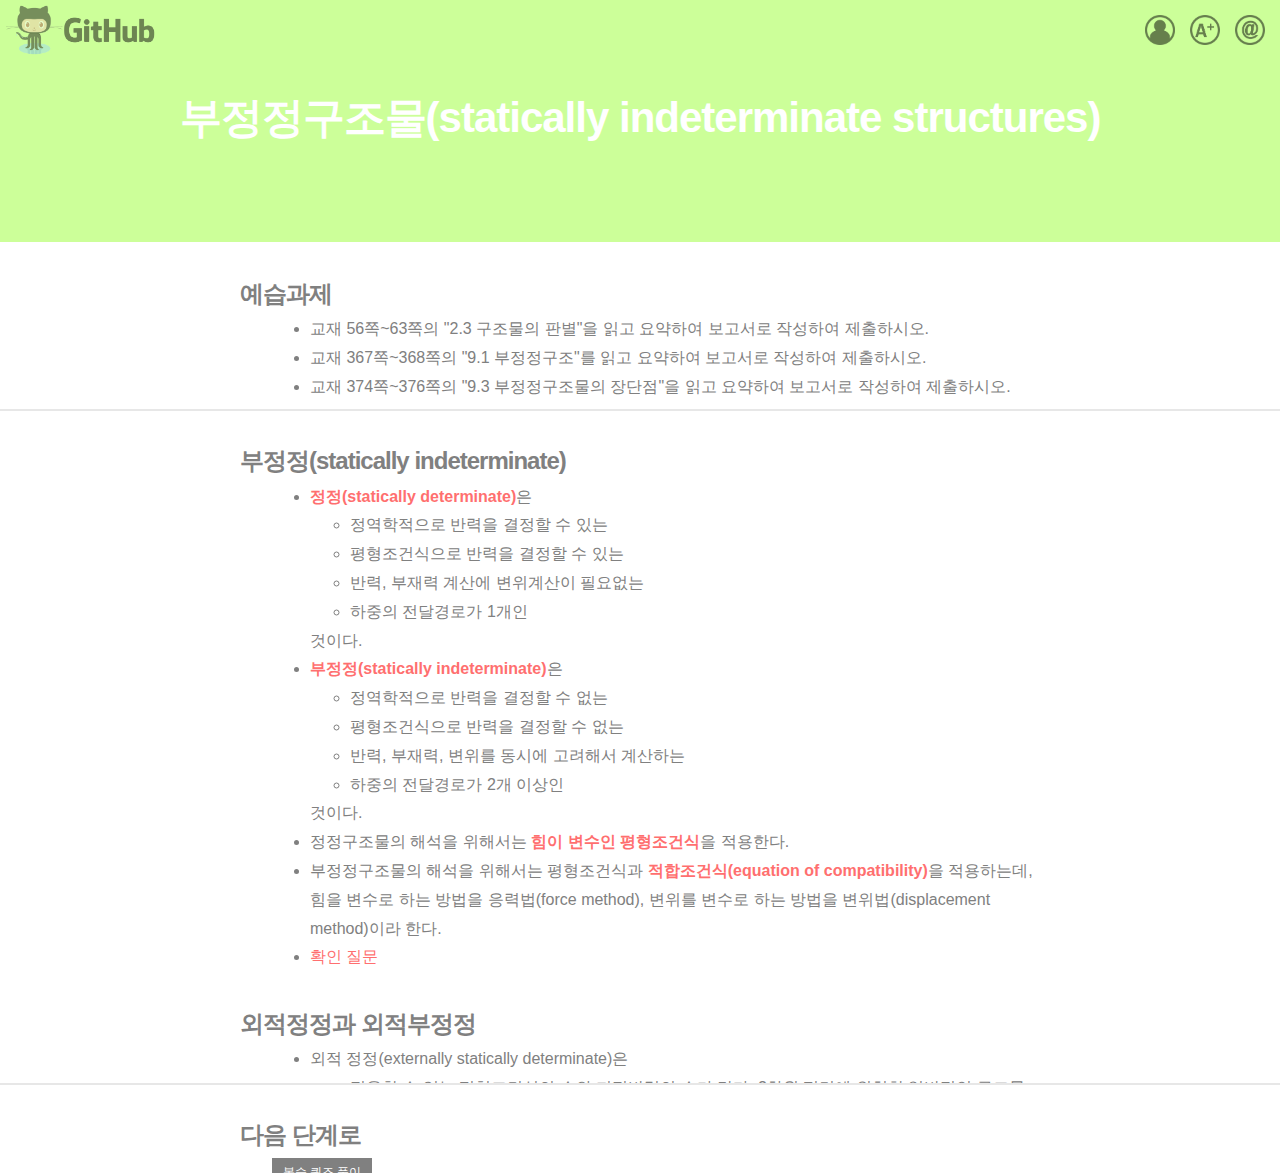
==== structural_analysis/01.indeterminate_structure.html @ cf90ed34 "initial" ====
﻿<!DOCTYPE html>
<html>
<head>
    <meta http-equiv="Content-Type" content="text/html; charset=utf-8"/>
	<meta charset="utf-8" />
    <meta http-equiv="X-UA-Compatible" content="chrome=1">
    <script type="text/javascript" async src="https://cdn.mathjax.org/mathjax/latest/MathJax.js?config=TeX-MML-AM_CHTML"></script>
    <script type="text/javascript" src="../javascripts/jquery-1.10.2.js"></script>
    <script type="text/javascript" src="../javascripts/header.js"></script>
    <script type="text/javascript" src="../javascripts/proceed.js"></script>
    <script type="text/javascript" src="../javascripts/quiz.js"></script>
    <link rel="stylesheet" type="text/css" media="screen" href="../stylesheets/main.css">
    <title>Statically indeterminate structures</title>
</head>
<body oncontextmenu='return false' onselectstart='return false' ondragstart='return false'>

    <!-- HEADER -->
    <div class="header_1">
        <a class="fheader_github_logo" href="https://pages.github.com"></a>
        <span class="fheader_span_login"></span>
        <a class="fheader_login"></a>
        <a class="fheader_score"></a>
        <a class="fheader_email" href="mailto:ironbell@kyungnam.ac.kr"></a>
        <header>
            <h1 id="project_title">부정정구조물(statically indeterminate structures)</h1><br /><br />
            <h4 id="project_tagline"></h4><br />
        </header>
    </div>


    <!-- MAIN CONTENT -->
    <div>
        <section class="main">

        <!--########## PRE VIEW ##########-->
        <div id="pre_view" hidden>
            <h3><a name="pre_veiw"></a>예습과제</h3>
            <ul class="indent">
                <li>교재 56쪽~63쪽의 "2.3 구조물의 판별"을 읽고 요약하여 보고서로 작성하여 제출하시오.</li>
                <li>교재 367쪽~368쪽의 "9.1 부정정구조"를 읽고 요약하여 보고서로 작성하여 제출하시오.</li>
                <li>교재 374쪽~376쪽의 "9.3 부정정구조물의 장단점"을 읽고 요약하여 보고서로 작성하여 제출하시오.</li>
            </ul>
        </div>
        <div class="separator"></div>

        <!--########## MAIN VIEW ##########-->
        <div id="main_view" hidden>
            <h3><a name="definition"></a>부정정(statically indeterminate)</h3>
            <ul class="indent">
                <li>
                    <b>정정(statically determinate)</b>은
                    <ul>
                        <li>정역학적으로 반력을 결정할 수 있는</li>
                        <li>평형조건식으로 반력을 결정할 수 있는</li>
                        <li>반력, 부재력 계산에 변위계산이 필요없는</li>
                        <li>하중의 전달경로가 1개인</li>
                    </ul>것이다.
                </li>
                <li>
                    <b>부정정(statically indeterminate)</b>은
                    <ul>
                        <li>정역학적으로 반력을 결정할 수 없는</li>
                        <li>평형조건식으로 반력을 결정할 수 없는</li>
                        <li>반력, 부재력, 변위를 동시에 고려해서 계산하는</li>
                        <li>하중의 전달경로가 2개 이상인</li>
                    </ul>것이다.
                </li>
                <li>
                    정정구조물의 해석을 위해서는 <b>힘이 변수인 평형조건식</b>을 적용한다.
                </li>
                <li>
                    부정정구조물의 해석을 위해서는 평형조건식과 <b>적합조건식(equation of compatibility)</b>을 적용하는데, 힘을 변수로 하는 방법을 응력법(force method), 변위를 변수로 하는 방법을 변위법(displacement method)이라 한다.
                </li>
                <li>
                    <a href="" class="li_test">확인 질문</a>
                    <div id="test_1" hidden>
                        평형조건식만으로 반력을 결정할 수 없는 구조물을 쓰시오.<br />
                        <input type="text" id="input_test_1" class="input_test" ondrop="return false;" onpaste="return false;">
                        <input type="submit" id="submit_test_1" class="submit_test" value="Submit">
                        <span id="span_test_1" class="span_test"></span>
                    </div>
                </li>
            </ul>
            <h3><a name="externally"></a>외적정정과 외적부정정</h3>
            <ul class="indent">
                <li>
                    외적 정정(externally statically determinate)은
                    <ul>
                        <li>
                            적용할 수 있는 평형조건식의 수와 지점반력의 수가 같다. 2차원 평면에 위치한 일반적인 구조물의 경우, 평형조건식 \(\sum F_x, \, \sum F_y, \, \sum M_z\) 3개를 적용할 수 있으므로, 지점반력의 수도 3개이다.
                        </li>
                        <li>
                            따라서 정역학적 평형조건식 만으로 지점반력을 구할 수 있다.
                        </li>
                        <li>
                            모든 평형조건식에서 <b>지점을 통해서 외부로 하중을 전달할 수 있는 경로가 1개</b> 존재한다.
                        </li>
                    </ul>
                </li>
                <li>
                    외적 부정정(externally statically indeterminate)은
                    <ul>
                        <li>
                            적용할 수 있는 평형조건식의 수보다 지점반력의 수가 더 많다. 2차원 평면에 위치한 일반적인 구조물의 경우, 평형조건식 \(\sum F_x, \, \sum F_y, \, \sum M_z\) 3개를 적용할 수 있으므로, 지점반력의 수가 4개 이상이다.
                        </li>
                        <li>
                            따라서 정역학적 평형조건식 만으로 지점반력을 구할 수 없어 평형조건식 외에 적합조건식이 있어야 지점반력을 구할 수 있다.
                        </li>
                        <li>
                            1개 이상의 평형조건식에서 <b>지점을 통해서 외부로 하중을 전달할 수 있는 경로가 2개 이상</b>이다.
                        </li>
                    </ul>
                </li>
            </ul>
            <h3><a name="degree"></a>부정정 차수(degree of statically indeterminacy)</h3>
            <ul class="indent">
                <li>
                    부정정 차수는 다음 식으로 결정한다.
                    <ul>
                        <li>\(n = m+R+f-2j < 0 \) 이면 불안정(unstable)이다.</li>
                        <li>\(n = m+R+f-2j = 0 \) 이면 안정(stable)으로서, 정정이다.</li>
                        <li>\(n = m+R+f-2j > 0 \) 이면 안정(stable)으로서, \(n\)차 부정정이다.</li>
                    </ul>
                </li>
                <li>
                    위의 식에서, <b>\(j\)는 지점과 자유단까지 모두 포함한 절점의 수</b>, \(m\)은 앞의 절점 사이를 연결하는 부재의 수, <b>\(f\)는 절점 중 고정절점에서 부재들이 만나는 횟수</b>, \(R\)은 지점반력의 수이다.
                </li>
                <li>
                    다음 그림의 경우, 지점과 자유단까지 모두 포함한 절점의 수 \(j=6\) \((A, \, B, \, C, \, D, \, E, \, F)\), 절점 사이를 연결하는 부재의 수 \(m=6\) \((AB, \, BC, \, CD, \, DE, \, EF, \, BE)\), 고정절점에서 부재들이 만나는 횟수 \(f=3\) \((AB-BC, \, BC-CD, \, DE-EF)\), 지점반력의 수 \(R=6\) \((A=3, \, F=6)\)이다.
                    따라서, \(n = m+R+f-2j = 6+6+3-2 \times 6 = 3 \)이므로, \(3\)차 부정정이다.
                    <p><img src="images\01.01.png" onload="this.width/=2;this.onload=null;"></p>
                </li>
                <li>
                    위 그림의 경우에서, 부재와 부재가 만나는 절점은 \(4\)개 \((B, \, C, \, D, \, E)\)이다. 여기에서 절점 \(D\)는 회전절점이므로 제외하면, 절점 \(B\)에서 부재 \(AB\)와 부재 \(BC\)기 고절점점으로 \(1\)번 만나고, 절점 \(C\)에서 부재 \(BC\)와 부재 \(CD\)기 고절점점으로 \(1\)번 만나고, 절점 \(E\)에서 부재 \(DE\)와 부재 \(EF\)기 고절점점으로 \(1\)번 만난다. 따라서 \(f=3\)이 된다.
                </li>
                <li>
                    반면에 절점 \(B\)에서 부재 \(BE\)도 만나지만 이는 고절절점이 아니라 회전절점으로 만나기 때문에 \(f\)의 계산에서 제외된다. 절점 \(E\)의 경우에도 마찬가지이다.
                </li>
                <li>
                    <a href="" class="li_test">확인 질문</a>
                    <div id="test_2" hidden>
                        다음에서 \(n\)을 계산하시오.<br />
                        <img src="images\test.01.02.png" onload="this.width/=2;this.onload=null;"><br />
                        <input type="text" id="input_test_2" class="input_test" onkeypress="return IsNumeric(event,this.value);" ondrop="return false;" onpaste="return false;">
                        <input type="submit" id="submit_test_2" class="submit_test" value="Submit">
                        <span id="span_test_2" class="span_test"></span>
                    </div>
                </li>
            </ul>
            <h3><a name="advantage"></a>부정정구조물의 장점</h3>
            <ul class="indent">
                <li>
                    <b>평형조건을 만족시키기 위해서 필요한 최소의 조건보다 더 많이 구조물을 지지</b>한다.
                </li>
                <li>
                    이러한 구조물은 여용성(redundancy)이 있다고 하며, 구조물을 안정적으로 지지하기 위해서 필요한 최소한의 힘보다 더 많은 힘, 즉 <b>잉여력(redundant force)</b>이 존재한다.
                </li>
                <li>
                    구조물이 파괴될 때까지 지점이 파괴되는 경우의 수, 즉 <b>파괴경로의 수가 많</b>으며, 지점이 파괴될 때마다 파괴되지 않은 다른 지점의 반력과 부재력의 크기 등이 달라져 <b>하중이 재분배</b>된다.
                </li>
                <li>
                    정정구조물보다 부재 단면의 크기를 작게할 수 있어 물량을 감소시킬 수 있다.
                </li>
                <li>
                    다른 조건이 돌일하다면 정정구조물보다 처짐이 감소한다.
                </li>
                <li>
                    <a href="" class="li_test">확인 질문</a>
                    <div id="test_3" hidden>
                        구조물을 안정적으로 지지하기 위해서 필요한 최소한의 힘 외의 힘을 지칭하는 용어를 쓰시오.<br>
                        <input type="text" id="input_test_3" class="input_test" ondrop="return false;" onpaste="return false;">
                        <input type="submit" id="submit_test_3" class="submit_test" value="Submit">
                        <span id="span_test_3" class="span_test"></span>
                    </div>
                </li>
            </ul>
            <h3><a name="disadvantage"></a>부정정구조물의 단점</h3>
            <ul class="indent">
                <li>
                    지점침하 등에 의해서 정정구조물에서는 발생하지 않을 응력도가 추가로 발생하여 구조물이 손상될 수 있다.
                </li>
                <li>
                    정정구조물보다 구조해석이나 구조설계가 복잡하다.
                </li>
            </ul>
        </div>
        <div class="separator"></div>

        <!--########## RE VIEW ##########-->
        <div id="re_view" hidden>
            <h3><a name="re_view"></a>복습 퀴즈</h3>
            <ol class="indent">
                <li>
                    다음에서 부정정차수 계산을 위한 \(j\)를 계산하시오.<br /><img src="images\quiz.01.01.png" onload="this.width/=2;this.onload=null;"><br />
                    <input type="text" id="input_quiz_1" class="input_quiz" onkeypress="return IsNumeric(event,this.value);" ondrop="return false;" onpaste="return false;">
                    <input type="submit" id="submit_quiz_1" class="submit_quiz" value="Submit">
                    <span id="span_quiz_1" class="span_quiz"></span>
                </li>
                <li>
                    퀴즈 1에서 부정정차수 계산을 위한 \(m\)을 계산하시오.<br />
                    <input type="text" id="input_quiz_2" class="input_quiz" onkeypress="return IsNumeric(event,this.value);" ondrop="return false;" onpaste="return false;">
                    <input type="submit" id="submit_quiz_2" class="submit_quiz" value="Submit">
                    <span id="span_quiz_2" class="span_quiz"></span>
                </li>
                <li>
                    퀴즈 1에서 부정정차수 계산을 위한 \(R\)을 계산하시오.<br />
                    <input type="text" id="input_quiz_3" class="input_quiz" onkeypress="return IsNumeric(event,this.value);" ondrop="return false;" onpaste="return false;">
                    <input type="submit" id="submit_quiz_3" class="submit_quiz" value="Submit">
                    <span id="span_quiz_3" class="span_quiz"></span>
                </li>
                <li>
                    퀴즈 1에서 부정정차수 계산을 위한 \(f\)를 계산하시오.<br />
                    <input type="text" id="input_quiz_4" class="input_quiz" onkeypress="return IsNumeric(event,this.value);" ondrop="return false;" onpaste="return false;">
                    <input type="submit" id="submit_quiz_4" class="submit_quiz" value="Submit">
                    <span id="span_quiz_4" class="span_quiz"></span>
                </li>
                <li>
                    퀴즈 1에서 부정정차수 \(n\)을 계산하시오.<br />
                    <input type="text" id="input_quiz_5" class="input_quiz" onkeypress="return IsNumeric(event,this.value);" ondrop="return false;" onpaste="return false;">
                    <input type="submit" id="submit_quiz_5" class="submit_quiz" value="Submit">
                    <span id="span_quiz_5" class="span_quiz"></span>
                </li>
                <li>
                    다음에서 부정정차수 계산을 위한 \(j\)를 계산하시오.<br /><img src="images\quiz.01.06.png" onload="this.width/=2;this.onload=null;"><br />
                    <input type="text" id="input_quiz_6" class="input_quiz" onkeypress="return IsNumeric(event,this.value);" ondrop="return false;" onpaste="return false;">
                    <input type="submit" id="submit_quiz_6" class="submit_quiz" value="Submit">
                    <span id="span_quiz_6" class="span_quiz"></span>
                </li>
                <li>
                    퀴즈 6에서 부정정차수 계산을 위한 \(m\)을 계산하시오.<br />
                    <input type="text" id="input_quiz_7" class="input_quiz" onkeypress="return IsNumeric(event,this.value);" ondrop="return false;" onpaste="return false;">
                    <input type="submit" id="submit_quiz_7" class="submit_quiz" value="Submit">
                    <span id="span_quiz_7" class="span_quiz"></span>
                </li>
                <li>
                    퀴즈 6에서 부정정차수 계산을 위한 \(R\)을 계산하시오.<br />
                    <input type="text" id="input_quiz_8" class="input_quiz" onkeypress="return IsNumeric(event,this.value);" ondrop="return false;" onpaste="return false;">
                    <input type="submit" id="submit_quiz_8" class="submit_quiz" value="Submit">
                    <span id="span_quiz_8" class="span_quiz"></span>
                </li>
                <li>
                    퀴즈 6에서 부정정차수 계산을 위한 \(f\)를 계산하시오.<br />
                    <input type="text" id="input_quiz_9" class="input_quiz" onkeypress="return IsNumeric(event,this.value);" ondrop="return false;" onpaste="return false;">
                    <input type="submit" id="submit_quiz_9" class="submit_quiz" value="Submit">
                    <span id="span_quiz_9" class="span_quiz"></span>
                </li>
                <li>
                    퀴즈 6에서 부정정차수 \(n\)을 계산하시오.<br />
                    <input type="text" id="input_quiz_10" class="input_quiz" onkeypress="return IsNumeric(event,this.value);" ondrop="return false;" onpaste="return false;">
                    <input type="submit" id="submit_quiz_10" class="submit_quiz" value="Submit">
                    <span id="span_quiz_10" class="span_quiz"></span>
                </li>
            </ol>
        </div>
        <div class="separator"></div>

        <!--########## PROCEED ##########-->
        <div id="proceed" hidden>
            <h3><a name="proceed"></a>다음 단계로</h3>
            <div class="indent">
                <input type="submit" class="submit_proceed" id="submit_proceed" value="내용 보여주기" /><br /><span class="span_proceed" id="span_proceed"></span><br /><br />
            </div>
        </div>

        </section>
    </div>

</body>
</html>
---- stylesheets/main.css ----
﻿/*******************************************************************************
* Basic style
*******************************************************************************/

* {
    margin: 0px;
    padding: 0px;
    border: 0px;
    font-family: 'Myriad Pro', Calibri, Helvetica, Arial, sans-serif;
    font-size: 16px;
    color: grey; /* font color; 00=no color; ff=full color */
    /*line-height: 1.8;*/
    vertical-align: baseline;
    -webkit-font-smoothing: antialiased;
}

body {
  box-sizing: border-box;
  color: grey;
  font-size: 16px;
  font-family: 'Myriad Pro', Calibri, Helvetica, Arial, sans-serif;
  line-height: 1.8/*1.5*/;
  -webkit-font-smoothing: antialiased;
}

h1, h2, h3, h4, h5, h6 {
    margin: 0px 0px;
    font-weight: 700;
    /*color:#222222;*/
    font-family: 'Lucida Grande', 'Calibri', Helvetica, Arial, sans-serif;
    letter-spacing: -1px;
}

h1 {
    font-size: 36px;
    font-weight: 700;
}

h2 {
    padding-bottom: 10px;
    font-size: 32px;
    background: url('../images/bg_hr.png') repeat-x bottom;
}

h3 {
    padding-top: 30px; /* space from top paragraph; for project_section */
    font-size: 24px;
}

h4 {
    font-size: 21px;
}

h5 {
    font-size: 18px;
}

h6 {
    font-size: 16px;
}

li {
  margin-left: 40px
}

b {
    color: #ff6f6f;
    font-weight: bold;
    background-color: #fff;
}

a {
    text-decoration: none;
    color: #ff6f6f;
    text-shadow: none;

    transition: color 0.5s ease;
    transition: text-shadow 0.5s ease;
    -webkit-transition: color 0.5s ease;
    -webkit-transition: text-shadow 0.5s ease;
    -moz-transition: color 0.5s ease;
    -moz-transition: text-shadow 0.5s ease;
    -o-transition: color 0.5s ease;
    -o-transition: text-shadow 0.5s ease;
    -ms-transition: color 0.5s ease;
    -ms-transition: text-shadow 0.5s ease;
}
a:hover, a:focus {text-decoration: underline;}

.some_small_font {
    /*border: 3px solid #73AD21;*/
    font-size: 12px;
}

.indent {
     /*padding-left: 60px;*/
     padding-left: 30px;
}

.main {
    width: 100%;
}

#pre_view, #main_view, #re_view, #proceed {
    position: relative;
    max-width: 800px;
    padding: 0px 10px 40px; /* top, left, btm, right */
    margin: 0 auto;
}

.separator {
    position:absolute;
    left: 0px;
    right: 0px;
    height: 2px;
    background-color: #e7e7e7;
}



/*******************************************************************************
* header
*******************************************************************************/

#project_title { /* for h1 */
    margin: 0;
    color: #ffffff;
    font-size: 42px;
    font-weight: 700;
}

#project_tagline { /* for h6*/
    color: #ffffff;
    font-size: 16px;
    font-weight: 300;
}

.fheader {
    background-color: rgb(230,230,230);
    width:100%;
    height:60px;
    position: fixed;
    opacity: 0.8;
    z-index: 100; /* large number means front */
}

.fheader_github_logo {
    /*border: 3px solid #73AD21;*/
    position: absolute;
    top: 5px;
    left: 5px;
    z-index: 10; /* large z-index = forefront */
    background: url("../images/github.png");
    background-size: 150px 50px; /* reduce the size of image into 50px*/
    background-repeat: no-repeat;
    width: 150px; /* width of anchor */
    height: 50px; /* height of anchor */
    opacity: 0.5;
}

.fheader_title {
    /*border: 03px solid #73AD21;*/
    position: absolute;
    top: 5px; /* top=5; line-height=50; btm=5; total=60 */
    left: 50%;
    font-size: 16px;
    line-height:50px;
    transform: translate(-50%, 0%);
}

.fheader_span_login {
    /*border: 1px solid #73AD21;*/
    position: absolute;
    color: #000;
    text-align: right;
    top: 15px;
    right: 150px;
    /*width: 200px; /* width of anchor */
    height: 30px; /* height of anchor */
    opacity: 0.5;
    cursor: default;
}
.fheader_login, .fheader_score, .fheader_email {
    /*border: 1px solid #73AD21;*/
    position: absolute;
    top: 15px;
    right: 105px;
    /*z-index: 10; /* large z-index = forefront */
    background: url("../images/login_icon.png");
    background-size: 30px 30px; /* reduce the size of image into 40px*/
    background-repeat: no-repeat;
    width: 30px; /* width of anchor */
    height: 30px; /* height of anchor */
    opacity: 0.5;
    cursor: pointer;
}
/*.fheader_login {
    cursor: pointer;
}*/
.fheader_score {
    right: 60px;
    background: url("../images/score_icon.png");
    background-size: 30px 30px; /* reduce the size of image into 40px*/
}
.fheader_email {
    right: 15px;
    background: url("../images/email_icon.png");
    background-size: 30px 30px; /* reduce the size of image into 40px*/
}

/* should be deleted later */
#fheader_manager {
    /*border: 1px solid #73AD21;*/
    position: absolute;
    top: 10px; /* top=5; line-height=50; btm=5; total=60 */
    right: 5px;
    font-size: 13px;
    font-weight: 300;
    line-height:50px;
}
#fheader_manager a {
    /*border: 3px solid #73AD21;*/
    font-size: 13px;
    font-weight: 300;
}



/*******************************************************************************
* cover
*******************************************************************************/

.cover, .header_1, .header_2, .header_3, .header_4 {
    /*border: 3px solid #73AD21;*/
    background: SkyBlue; /* For browsers that do not support gradients */
    text-align: center;
    padding-top: 80px;
    margin-bottom: 80px;
}
.header_1 {
    background: #cf9;
    margin-bottom: 0px;
}
.header_2 {
    background: #c9f;
    margin-bottom: 0px;
}
.header_3 {
    background: #fc9;
    margin-bottom: 0px;
}
.header_4 {
    background: #f9c;
    margin-bottom: 0px;
}

.container {
    /*border: 3px solid #ff0000;*/
    position: relative;
    top: 0px;
    left: 50%;
    width: 960px;
    height: 320px;
    transform: translate(-50%, 0%);
}

.circle {
    /*border: 3px solid #73AD21;*/
    width: 200px;
    height: 200px;
    margin: 20px;
    border-radius: 50%;
    line-height:200px;
    float: left;
    color: grey;
    transition: background-color 1.0s ease, font-size 1.0s ease;
}
.circle:hover {
    color: #ff6f6f;
    cursor: pointer;
    font-size: 26px;
}

#circle_1 {
    background: #cf9;
}
#circle_1:hover{
    background: #dfa;
}
#circle_2 {
    background: #c9f;
}
#circle_2:hover{
    background: #daf;
}
#circle_3 {
    background: #fc9;
}
#circle_3:hover{
    background: #fda;
}
#circle_4 {
    background: #f9c;
}
#circle_4:hover{
    background: #fad;
}



/*******************************************************************************
* login and proceed
*******************************************************************************/

#login_outer, #score_outer {
    position: fixed;
    z-index: 998; /* sit on top */
    left: 0;
    top: 0;
    width: 100%;
    height: 100%;
    overflow: auto; /* enable scroll if needed */
    background-color: rgb(255,255,255); /* fallback color; ?? whit is fallback color */
    background-color: rgba(255,255,255,0.3); /* opacity */
}

#login_inner, #score_inner {
    /*border: 3px solid #73AD21;*/
    text-align: center;
    position: fixed;
    z-index: 999; /* sit on top */
    padding-top: 50px;
    left: 50%;
    top: 200px;
    transform: translate(-50%, 0%);
    width: 100%;
    height: 120px; 
    overflow: auto; /* enable scroll if needed */
    background-color: rgb(255,255,255); /* fallback color; ?? whit is fallback color */
    background-color: rgba(255,255,255,0.5); /* opacity */
    list-style: none; /* remove bullet; applied only to score_inner */
}

#score_inner li {
    /*border: 3px solid #73AD21;*/
    display: inline; /* list in horizontal */
}

.input_login, .input_test, .input_quiz {
    margin: 2px;
    background-color: #f0f0f0;
    font-size: 12px;
    width: 200px;
    height: 30px;
    padding-left: 6px;
}
.submit_login, .submit_test, .submit_quiz, .submit_proceed, .submit_score {
    /*border: 3px solid #73AD21;*/
    margin: 2px;
    background-color: grey;
    font-size: 12px;
    width: 100px;
    height: 30px;
    color: white;
}
.submit_quiz {
    margin-left: 80px;
    margin-bottom: 20px;
}
.submit_test {
    margin-left: 80px;
}
.submit_login:hover, .submit_test:hover, .submit_quiz:hover, .submit_proceed:hover, .submit_score:hover {
    background-color: #ff6f6f;
    cursor: pointer;
}

.span_login, .span_test, .span_quiz, .span_proceed {
    font-size: 12px;
}

.span_quiz, .span_test {
    margin-left: 10px;
}

.span_hint {
    text-decoration: none;
    color: #ff6f6f;
    text-shadow: none;

    transition: color 0.5s ease;
    transition: text-shadow 0.5s ease;
    -webkit-transition: color 0.5s ease;
    -webkit-transition: text-shadow 0.5s ease;
    -moz-transition: color 0.5s ease;
    -moz-transition: text-shadow 0.5s ease;
    -o-transition: color 0.5s ease;
    -o-transition: text-shadow 0.5s ease;
    -ms-transition: color 0.5s ease;
    -ms-transition: text-shadow 0.5s ease;
}

.span_hint:hover {
    cursor: pointer;
}

/*******************************************************************************
* tooltip
*******************************************************************************/

/*.tooltip{
    display: inline;
    position: relative;
}
		
.tooltip:hover:after{
    background: #333;
    background: rgba(0,0,0,.8);
    border-radius: 5px;
    bottom: 26px;
    color: #fff;
    content: attr(custom_tooltip);
    left: 20%;
    padding: 5px 15px;
    position: absolute;
    z-index: 98;
    width: 220px;
}
		
.tooltip:hover:before{
    border: solid;
    border-color: #333 transparent;
    border-width: 6px 6px 0 6px;
    bottom: 20px;
    content: "";
    left: 50%;
    position: absolute;
    z-index: 99;
}*/



/********************************* for animation of background ************************************/
#grad1 {
    height: 1000px;
    background: DeepSkyBlue; /* For browsers that do not support gradients */
    background: -webkit-linear-gradient(DeepSkyBlue, purple); /* For Safari 5.1 to 6.0 */
    background: -o-linear-gradient(DeepSkyBlue, purple); /* For Opera 11.1 to 12.0 */
    background: -moz-linear-gradient(DeepSkyBlue, purple); /* For Firefox 3.6 to 15 */
    background: linear-gradient(DeepSkyBlue, purple); /* Standard syntax (must be last) */
}

@-webkit-keyframes color_change {
	/*14% { background-color: red; }
    29% { background-color: orange; }
    43% { background-color: yellow; }
    57% { background-color: green; }
    71% { background-color: blue; }
    86% { background-color: midnightblue; }
	100% { background-color: purple; }*/
	17% { background-color: rgb(255,127,127); }
    33% { background-color: rgb(255,190,127); }
    50% { background-color: rgb(255,255,127); }
    67% { background-color: rgb(127,255,127); }
    83% { background-color: rgb(127,127,255); }
	100% { background-color: rgb(200,127,255); }
}
@-moz-keyframes color_change {
	17% { background-color: rgb(255,127,127); }
    33% { background-color: rgb(255,190,127); }
    50% { background-color: rgb(255,255,127); }
    67% { background-color: rgb(127,255,127); }
    83% { background-color: rgb(127,127,255); }
	100% { background-color: rgb(200,127,255); }
}
@-ms-keyframes color_change {
	17% { background-color: rgb(255,127,127); }
    33% { background-color: rgb(255,190,127); }
    50% { background-color: rgb(255,255,127); }
    67% { background-color: rgb(127,255,127); }
    83% { background-color: rgb(127,127,255); }
	100% { background-color: rgb(200,127,255); }
}
@-o-keyframes color_change {
	17% { background-color: rgb(255,127,127); }
    33% { background-color: rgb(255,190,127); }
    50% { background-color: rgb(255,255,127); }
    67% { background-color: rgb(127,255,127); }
    83% { background-color: rgb(127,127,255); }
	100% { background-color: rgb(200,127,255); }
}
@keyframes color_change {
	0% { background-color: rgb(204,255,153); }
	100% { background-color: rgb(138,184,0); }
}


/*@-webkit-keyframes color_change {
	17% { background-color: rgb(255,127,127); }
    33% { background-color: rgb(255,190,127); }
    50% { background-color: rgb(255,255,127); }
    67% { background-color: rgb(127,255,127); }
    83% { background-color: rgb(127,127,255); }
	100% { background-color: rgb(200,127,255); }
@-moz-keyframes color_change {
	17% { background-color: rgb(255,127,127); }
    33% { background-color: rgb(255,190,127); }
    50% { background-color: rgb(255,255,127); }
    67% { background-color: rgb(127,255,127); }
    83% { background-color: rgb(127,127,255); }
	100% { background-color: rgb(200,127,255); }
}
@-ms-keyframes color_change {
	17% { background-color: rgb(255,127,127); }
    33% { background-color: rgb(255,190,127); }
    50% { background-color: rgb(255,255,127); }
    67% { background-color: rgb(127,255,127); }
    83% { background-color: rgb(127,127,255); }
	100% { background-color: rgb(200,127,255); }
}
@-o-keyframes color_change {
	17% { background-color: rgb(255,127,127); }
    33% { background-color: rgb(255,190,127); }
    50% { background-color: rgb(255,255,127); }
    67% { background-color: rgb(127,255,127); }
    83% { background-color: rgb(127,127,255); }
	100% { background-color: rgb(200,127,255); }
}
@keyframes color_change {
	17% { background-color: rgb(255,127,127); }
    33% { background-color: rgb(255,190,127); }
    50% { background-color: rgb(255,255,127); }
    67% { background-color: rgb(127,255,127); }
    83% { background-color: rgb(127,127,255); }
	100% { background-color: rgb(200,127,255); }
}*/
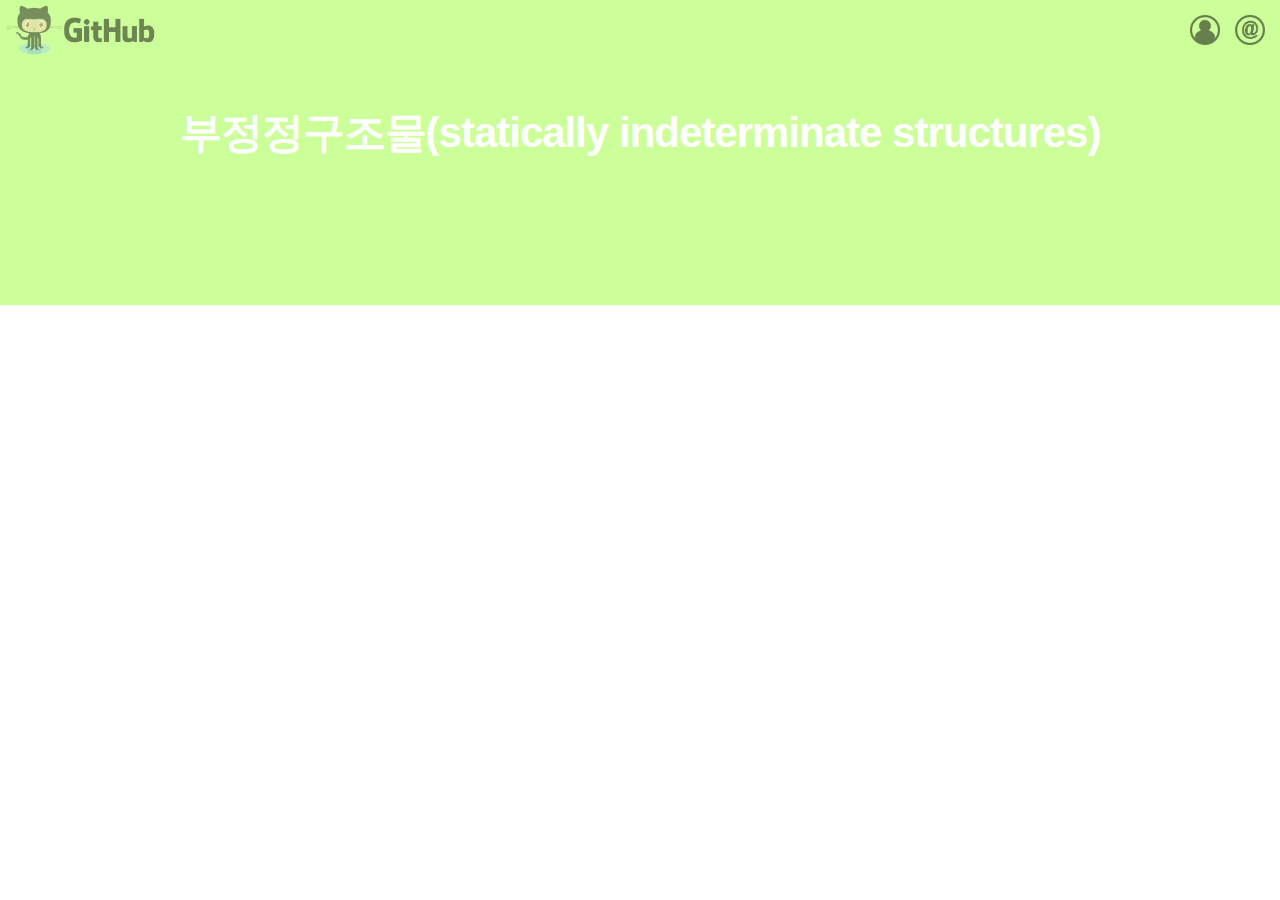
==== commit 4bc044af: "2017.09.16 update for basic items" ====
--- a/structural_analysis/01.indeterminate_structure.html
+++ b/structural_analysis/01.indeterminate_structure.html
@@ -7,7 +7,7 @@
     <script type="text/javascript" async src="https://cdn.mathjax.org/mathjax/latest/MathJax.js?config=TeX-MML-AM_CHTML"></script>
     <script type="text/javascript" src="../javascripts/jquery-1.10.2.js"></script>
     <script type="text/javascript" src="../javascripts/header.js"></script>
-    <script type="text/javascript" src="../javascripts/proceed.js"></script>
+    <script type="text/javascript" src="../javascripts/login.js"></script>
     <script type="text/javascript" src="../javascripts/quiz.js"></script>
     <link rel="stylesheet" type="text/css" media="screen" href="../stylesheets/main.css">
     <title>Statically indeterminate structures</title>
@@ -16,10 +16,9 @@
 
     <!-- HEADER -->
     <div class="header_1">
-        <a class="fheader_github_logo" href="https://pages.github.com"></a>
+        <a class="fheader_github_logo" href="https://pages.github.com" target="_blank"></a>
         <span class="fheader_span_login"></span>
         <a class="fheader_login"></a>
-        <a class="fheader_score"></a>
         <a class="fheader_email" href="mailto:ironbell@kyungnam.ac.kr"></a>
         <header>
             <h1 id="project_title">부정정구조물(statically indeterminate structures)</h1><br /><br />
@@ -29,24 +28,23 @@
 
 
     <!-- MAIN CONTENT -->
-    <div>
-        <section class="main">
+    <div class="content_wrapper">
 
         <!--########## PRE VIEW ##########-->
         <div id="pre_view" hidden>
             <h3><a name="pre_veiw"></a>예습과제</h3>
-            <ul class="indent">
+            <ul>
                 <li>교재 56쪽~63쪽의 "2.3 구조물의 판별"을 읽고 요약하여 보고서로 작성하여 제출하시오.</li>
                 <li>교재 367쪽~368쪽의 "9.1 부정정구조"를 읽고 요약하여 보고서로 작성하여 제출하시오.</li>
                 <li>교재 374쪽~376쪽의 "9.3 부정정구조물의 장단점"을 읽고 요약하여 보고서로 작성하여 제출하시오.</li>
             </ul>
+            <br /><div class="separator"></div>
         </div>
-        <div class="separator"></div>
 
         <!--########## MAIN VIEW ##########-->
         <div id="main_view" hidden>
             <h3><a name="definition"></a>부정정(statically indeterminate)</h3>
-            <ul class="indent">
+            <ul>
                 <li>
                     <b>정정(statically determinate)</b>은
                     <ul>
@@ -73,16 +71,16 @@
                 </li>
                 <li>
                     <a href="" class="li_test">확인 질문</a>
-                    <div id="test_1" hidden>
+                    <div hidden>
                         평형조건식만으로 반력을 결정할 수 없는 구조물을 쓰시오.<br />
-                        <input type="text" id="input_test_1" class="input_test" ondrop="return false;" onpaste="return false;">
-                        <input type="submit" id="submit_test_1" class="submit_test" value="Submit">
-                        <span id="span_test_1" class="span_test"></span>
+                        <input type="text" class="input_quiz" placeholder="답을 입력하세요" ondrop="return false;" onpaste="return false;">
+                        <input type="submit" class="submit_quiz" value="확인" answer="부정정구조물" hint="평형조건식만으로 반력을 결정할 수 있는 구조물은 정정구조물">
+                        <span class="span_quiz"></span>
                     </div>
                 </li>
             </ul>
             <h3><a name="externally"></a>외적정정과 외적부정정</h3>
-            <ul class="indent">
+            <ul>
                 <li>
                     외적 정정(externally statically determinate)은
                     <ul>
@@ -113,7 +111,7 @@
                 </li>
             </ul>
             <h3><a name="degree"></a>부정정 차수(degree of statically indeterminacy)</h3>
-            <ul class="indent">
+            <ul>
                 <li>
                     부정정 차수는 다음 식으로 결정한다.
                     <ul>
@@ -138,17 +136,17 @@
                 </li>
                 <li>
                     <a href="" class="li_test">확인 질문</a>
-                    <div id="test_2" hidden>
+                    <div hidden>
                         다음에서 \(n\)을 계산하시오.<br />
                         <img src="images\test.01.02.png" onload="this.width/=2;this.onload=null;"><br />
-                        <input type="text" id="input_test_2" class="input_test" onkeypress="return IsNumeric(event,this.value);" ondrop="return false;" onpaste="return false;">
-                        <input type="submit" id="submit_test_2" class="submit_test" value="Submit">
-                        <span id="span_test_2" class="span_test"></span>
+                        <input type="number" class="input_quiz" placeholder="답을 숫자로 입력하세요" ondrop="return false;" onpaste="return false;">
+                        <input type="submit" class="submit_quiz" value="확인" answer="3">
+                        <span class="span_quiz"></span>
                     </div>
                 </li>
             </ul>
             <h3><a name="advantage"></a>부정정구조물의 장점</h3>
-            <ul class="indent">
+            <ul>
                 <li>
                     <b>평형조건을 만족시키기 위해서 필요한 최소의 조건보다 더 많이 구조물을 지지</b>한다.
                 </li>
@@ -166,16 +164,16 @@
                 </li>
                 <li>
                     <a href="" class="li_test">확인 질문</a>
-                    <div id="test_3" hidden>
+                    <div hidden>
                         구조물을 안정적으로 지지하기 위해서 필요한 최소한의 힘 외의 힘을 지칭하는 용어를 쓰시오.<br>
-                        <input type="text" id="input_test_3" class="input_test" ondrop="return false;" onpaste="return false;">
-                        <input type="submit" id="submit_test_3" class="submit_test" value="Submit">
-                        <span id="span_test_3" class="span_test"></span>
+                        <input type="text" class="input_quiz" placeholder="답을 입력하세요" ondrop="return false;" onpaste="return false;">
+                        <input type="submit" class="submit_quiz" value="확인" answer="잉여력">
+                        <span class="span_quiz"></span>
                     </div>
                 </li>
             </ul>
             <h3><a name="disadvantage"></a>부정정구조물의 단점</h3>
-            <ul class="indent">
+            <ul>
                 <li>
                     지점침하 등에 의해서 정정구조물에서는 발생하지 않을 응력도가 추가로 발생하여 구조물이 손상될 수 있다.
                 </li>
@@ -183,86 +181,77 @@
                     정정구조물보다 구조해석이나 구조설계가 복잡하다.
                 </li>
             </ul>
+            <br /><div class="separator"></div>
         </div>
-        <div class="separator"></div>
 
         <!--########## RE VIEW ##########-->
-        <div id="re_view" hidden>
-            <h3><a name="re_view"></a>복습 퀴즈</h3>
-            <ol class="indent">
+        <div id="re_view_quiz" hidden>
+            <h3><a name="re_view_quiz"></a>복습 퀴즈</h3>
+            <ol class="ol_quiz">
                 <li>
                     다음에서 부정정차수 계산을 위한 \(j\)를 계산하시오.<br /><img src="images\quiz.01.01.png" onload="this.width/=2;this.onload=null;"><br />
-                    <input type="text" id="input_quiz_1" class="input_quiz" onkeypress="return IsNumeric(event,this.value);" ondrop="return false;" onpaste="return false;">
-                    <input type="submit" id="submit_quiz_1" class="submit_quiz" value="Submit">
-                    <span id="span_quiz_1" class="span_quiz"></span>
+                    <input type="number" class="input_quiz" placeholder="답을 숫자로 입력하세요" ondrop="return false;" onpaste="return false;">
+                    <input type="submit" class="submit_quiz" value="확인" answer="6">
+                    <span class="span_quiz"></span>
                 </li>
                 <li>
                     퀴즈 1에서 부정정차수 계산을 위한 \(m\)을 계산하시오.<br />
-                    <input type="text" id="input_quiz_2" class="input_quiz" onkeypress="return IsNumeric(event,this.value);" ondrop="return false;" onpaste="return false;">
-                    <input type="submit" id="submit_quiz_2" class="submit_quiz" value="Submit">
-                    <span id="span_quiz_2" class="span_quiz"></span>
+                    <input type="number" class="input_quiz" placeholder="답을 숫자로 입력하세요" ondrop="return false;" onpaste="return false;">
+                    <input type="submit" class="submit_quiz" value="확인" answer="5">
+                    <span class="span_quiz"></span>
                 </li>
                 <li>
                     퀴즈 1에서 부정정차수 계산을 위한 \(R\)을 계산하시오.<br />
-                    <input type="text" id="input_quiz_3" class="input_quiz" onkeypress="return IsNumeric(event,this.value);" ondrop="return false;" onpaste="return false;">
-                    <input type="submit" id="submit_quiz_3" class="submit_quiz" value="Submit">
-                    <span id="span_quiz_3" class="span_quiz"></span>
+                    <input type="number" class="input_quiz" placeholder="답을 숫자로 입력하세요" ondrop="return false;" onpaste="return false;">
+                    <input type="submit" class="submit_quiz" value="확인" answer="7">
+                    <span class="span_quiz"></span>
                 </li>
                 <li>
                     퀴즈 1에서 부정정차수 계산을 위한 \(f\)를 계산하시오.<br />
-                    <input type="text" id="input_quiz_4" class="input_quiz" onkeypress="return IsNumeric(event,this.value);" ondrop="return false;" onpaste="return false;">
-                    <input type="submit" id="submit_quiz_4" class="submit_quiz" value="Submit">
-                    <span id="span_quiz_4" class="span_quiz"></span>
+                    <input type="number" class="input_quiz" placeholder="답을 숫자로 입력하세요" ondrop="return false;" onpaste="return false;">
+                    <input type="submit" class="submit_quiz" value="확인" answer="2">
+                    <span class="span_quiz"></span>
                 </li>
                 <li>
                     퀴즈 1에서 부정정차수 \(n\)을 계산하시오.<br />
-                    <input type="text" id="input_quiz_5" class="input_quiz" onkeypress="return IsNumeric(event,this.value);" ondrop="return false;" onpaste="return false;">
-                    <input type="submit" id="submit_quiz_5" class="submit_quiz" value="Submit">
-                    <span id="span_quiz_5" class="span_quiz"></span>
+                    <input type="number" class="input_quiz" placeholder="답을 숫자로 입력하세요" ondrop="return false;" onpaste="return false;">
+                    <input type="submit" class="submit_quiz" value="확인" answer="2">
+                    <span class="span_quiz"></span>
                 </li>
                 <li>
                     다음에서 부정정차수 계산을 위한 \(j\)를 계산하시오.<br /><img src="images\quiz.01.06.png" onload="this.width/=2;this.onload=null;"><br />
-                    <input type="text" id="input_quiz_6" class="input_quiz" onkeypress="return IsNumeric(event,this.value);" ondrop="return false;" onpaste="return false;">
-                    <input type="submit" id="submit_quiz_6" class="submit_quiz" value="Submit">
-                    <span id="span_quiz_6" class="span_quiz"></span>
+                    <input type="number" class="input_quiz" placeholder="답을 숫자로 입력하세요" ondrop="return false;" onpaste="return false;">
+                    <input type="submit" class="submit_quiz" value="확인" answer="7">
+                    <span class="span_quiz"></span>
                 </li>
                 <li>
                     퀴즈 6에서 부정정차수 계산을 위한 \(m\)을 계산하시오.<br />
-                    <input type="text" id="input_quiz_7" class="input_quiz" onkeypress="return IsNumeric(event,this.value);" ondrop="return false;" onpaste="return false;">
-                    <input type="submit" id="submit_quiz_7" class="submit_quiz" value="Submit">
-                    <span id="span_quiz_7" class="span_quiz"></span>
+                    <input type="number" class="input_quiz" placeholder="답을 숫자로 입력하세요" ondrop="return false;" onpaste="return false;">
+                    <input type="submit" class="submit_quiz" value="확인" answer="6">
+                    <span class="span_quiz"></span>
                 </li>
                 <li>
                     퀴즈 6에서 부정정차수 계산을 위한 \(R\)을 계산하시오.<br />
-                    <input type="text" id="input_quiz_8" class="input_quiz" onkeypress="return IsNumeric(event,this.value);" ondrop="return false;" onpaste="return false;">
-                    <input type="submit" id="submit_quiz_8" class="submit_quiz" value="Submit">
-                    <span id="span_quiz_8" class="span_quiz"></span>
+                    <input type="number" class="input_quiz" placeholder="답을 숫자로 입력하세요" ondrop="return false;" onpaste="return false;">
+                    <input type="submit" class="submit_quiz" value="확인" answer="7">
+                    <span class="span_quiz"></span>
                 </li>
                 <li>
                     퀴즈 6에서 부정정차수 계산을 위한 \(f\)를 계산하시오.<br />
-                    <input type="text" id="input_quiz_9" class="input_quiz" onkeypress="return IsNumeric(event,this.value);" ondrop="return false;" onpaste="return false;">
-                    <input type="submit" id="submit_quiz_9" class="submit_quiz" value="Submit">
-                    <span id="span_quiz_9" class="span_quiz"></span>
+                    <input type="number" class="input_quiz" placeholder="답을 숫자로 입력하세요" ondrop="return false;" onpaste="return false;">
+                    <input type="submit" class="submit_quiz" value="확인" answer="4">
+                    <span class="span_quiz"></span>
                 </li>
                 <li>
                     퀴즈 6에서 부정정차수 \(n\)을 계산하시오.<br />
-                    <input type="text" id="input_quiz_10" class="input_quiz" onkeypress="return IsNumeric(event,this.value);" ondrop="return false;" onpaste="return false;">
-                    <input type="submit" id="submit_quiz_10" class="submit_quiz" value="Submit">
-                    <span id="span_quiz_10" class="span_quiz"></span>
-                </li>
-            </ol>
+                    <input type="number" class="input_quiz" placeholder="답을 숫자로 입력하세요" ondrop="return false;" onpaste="return false;">
+                    <input type="submit" class="submit_quiz" value="확인" answer="3">
+                    <span class="span_quiz"></span>
+                </li>
+            </ol><br />
+            <input type="submit" class="submit_eval" value="복습 퀴즈 평가" /><br />
+            <span class="span_eval"></span>
         </div>
-        <div class="separator"></div>
-
-        <!--########## PROCEED ##########-->
-        <div id="proceed" hidden>
-            <h3><a name="proceed"></a>다음 단계로</h3>
-            <div class="indent">
-                <input type="submit" class="submit_proceed" id="submit_proceed" value="내용 보여주기" /><br /><span class="span_proceed" id="span_proceed"></span><br /><br />
-            </div>
-        </div>
-
-        </section>
     </div>
 
 </body>
--- a/stylesheets/main.css
+++ b/stylesheets/main.css
@@ -19,7 +19,7 @@
   color: grey;
   font-size: 16px;
   font-family: 'Myriad Pro', Calibri, Helvetica, Arial, sans-serif;
-  line-height: 1.8/*1.5*/;
+  line-height: 2.5/*1.5*/;
   -webkit-font-smoothing: antialiased;
 }
 
@@ -87,25 +87,24 @@
 }
 a:hover, a:focus {text-decoration: underline;}
 
-.some_small_font {
-    /*border: 3px solid #73AD21;*/
-    font-size: 12px;
+em { /* not used in this project */
+    font-style: normal;
+    color: MediumVioletRed;
+}
+
+img {
+    transition: all 0.5s ease-in-out;
+}
+img:active {
+    transform: scale(1.8);
+}
+
+img.top_margin {
+    margin-top: 20px;
 }
 
 .indent {
-     /*padding-left: 60px;*/
      padding-left: 30px;
-}
-
-.main {
-    width: 100%;
-}
-
-#pre_view, #main_view, #re_view, #proceed {
-    position: relative;
-    max-width: 800px;
-    padding: 0px 10px 40px; /* top, left, btm, right */
-    margin: 0 auto;
 }
 
 .separator {
@@ -173,18 +172,19 @@
     position: absolute;
     color: #000;
     text-align: right;
+    line-height: 180%;
     top: 15px;
-    right: 150px;
+    right: 105px;
     /*width: 200px; /* width of anchor */
     height: 30px; /* height of anchor */
     opacity: 0.5;
     cursor: default;
 }
-.fheader_login, .fheader_score, .fheader_email {
+.fheader_login, .fheader_email {
     /*border: 1px solid #73AD21;*/
     position: absolute;
     top: 15px;
-    right: 105px;
+    right: 60px;
     /*z-index: 10; /* large z-index = forefront */
     background: url("../images/login_icon.png");
     background-size: 30px 30px; /* reduce the size of image into 40px*/
@@ -194,14 +194,7 @@
     opacity: 0.5;
     cursor: pointer;
 }
-/*.fheader_login {
-    cursor: pointer;
-}*/
-.fheader_score {
-    right: 60px;
-    background: url("../images/score_icon.png");
-    background-size: 30px 30px; /* reduce the size of image into 40px*/
-}
+
 .fheader_email {
     right: 15px;
     background: url("../images/email_icon.png");
@@ -309,10 +302,32 @@
 
 
 /*******************************************************************************
-* login and proceed
-*******************************************************************************/
-
-#login_outer, #score_outer {
+* content
+*******************************************************************************/
+
+.content_wrapper {
+    /*border: 10px solid #00f;*/
+    background-color: #fff;
+    position: relative;
+    width: 600px;
+    top: 0px;
+    margin: auto;
+    padding-bottom: 60px;
+}
+
+.description { /* not used in this project */
+    /*border: 1px solid #0f0;*/
+    padding-top: 20px;
+    text-align: center;
+}
+
+
+
+/*******************************************************************************
+* login
+*******************************************************************************/
+
+#login_outer {
     position: fixed;
     z-index: 998; /* sit on top */
     left: 0;
@@ -324,7 +339,7 @@
     background-color: rgba(255,255,255,0.3); /* opacity */
 }
 
-#login_inner, #score_inner {
+#login_inner {
     /*border: 3px solid #73AD21;*/
     text-align: center;
     position: fixed;
@@ -341,68 +356,125 @@
     list-style: none; /* remove bullet; applied only to score_inner */
 }
 
-#score_inner li {
-    /*border: 3px solid #73AD21;*/
-    display: inline; /* list in horizontal */
-}
-
-.input_login, .input_test, .input_quiz {
+.input_login {
     margin: 2px;
     background-color: #f0f0f0;
-    font-size: 12px;
     width: 200px;
     height: 30px;
     padding-left: 6px;
 }
-.submit_login, .submit_test, .submit_quiz, .submit_proceed, .submit_score {
+
+.submit_login {
     /*border: 3px solid #73AD21;*/
     margin: 2px;
     background-color: grey;
-    font-size: 12px;
     width: 100px;
     height: 30px;
     color: white;
 }
-.submit_quiz {
-    margin-left: 80px;
-    margin-bottom: 20px;
-}
-.submit_test {
-    margin-left: 80px;
-}
-.submit_login:hover, .submit_test:hover, .submit_quiz:hover, .submit_proceed:hover, .submit_score:hover {
+.submit_login:hover {
     background-color: #ff6f6f;
     cursor: pointer;
 }
 
-.span_login, .span_test, .span_quiz, .span_proceed {
+.span_login {
     font-size: 12px;
 }
 
-.span_quiz, .span_test {
+
+
+/*******************************************************************************
+* test and quiz
+*******************************************************************************/
+.ol_quiz input {
+    margin-bottom: 30px;
+}
+
+.input_quiz {
+    background-color: #f0f0f0;
+    width: 160px;
+    height: 30px;
+    padding-left: 6px;
+}
+
+.submit_quiz, .submit_eval {
+    /*border: 3px solid #73AD21;*/
+    background-color: grey;
+    width: 90px;
+    height: 30px;
+    color: white;
+    text-align: center;
+    margin-left: 30px;
+}
+.submit_eval {
+    width: 200px;
+    height: 60px;
+    font-size: 24px;
+    font-weight: 700;
+    margin-left: 0px;
+}
+.submit_quiz:hover, .submit_eval:hover {
+    background-color: #ff6f6f;
+    cursor: pointer;
+}
+
+.span_quiz {
     margin-left: 10px;
-}
-
-.span_hint {
-    text-decoration: none;
-    color: #ff6f6f;
-    text-shadow: none;
-
-    transition: color 0.5s ease;
-    transition: text-shadow 0.5s ease;
-    -webkit-transition: color 0.5s ease;
-    -webkit-transition: text-shadow 0.5s ease;
-    -moz-transition: color 0.5s ease;
-    -moz-transition: text-shadow 0.5s ease;
-    -o-transition: color 0.5s ease;
-    -o-transition: text-shadow 0.5s ease;
-    -ms-transition: color 0.5s ease;
-    -ms-transition: text-shadow 0.5s ease;
-}
-
-.span_hint:hover {
-    cursor: pointer;
-}
+    font-size: 14px;
+}
+
+.span_eval {
+    font-size: 14px;
+}
+
+
+
+/*******************************************************************************
+* tooltip
+*******************************************************************************/
+
+.span_quiz {
+    position: relative;
+    display: inline-block;
+    /*border-bottom: 1px dotted black;*/
+}
+
+.span_quiz .tooltiptext {
+    visibility: hidden;
+    width: 300px;
+    background-color: #ff6f6f;
+    color: #fff;
+    /*text-align: center;*/
+    line-height: 130%;
+    border-radius: 6px;
+    padding: 10px;
+    position: absolute;
+    z-index: 1;
+    top: 100%; /* top from 100% of parent */
+    left: 0%; /* left from 0% of parent */
+    margin-left: 0px;
+    opacity: 0;
+    transition: opacity 1s;
+    font-size: 14px;
+}
+
+.span_quiz .tooltiptext::after { /* topward arrow at bottom */
+    content: "";
+    position: absolute;
+    bottom: 100%;
+    left: 20px; /* arrow left from 20px of parent*/
+    margin-left: 0px;
+    border-width: 5px; /* size of arrow */
+    border-style: solid;
+    border-color: transparent transparent #ff6f6f transparent;
+}
+
+.span_quiz:hover .tooltiptext {
+    visibility: visible;
+    opacity: 1;
+}
+
+
 
 /*******************************************************************************
 * tooltip
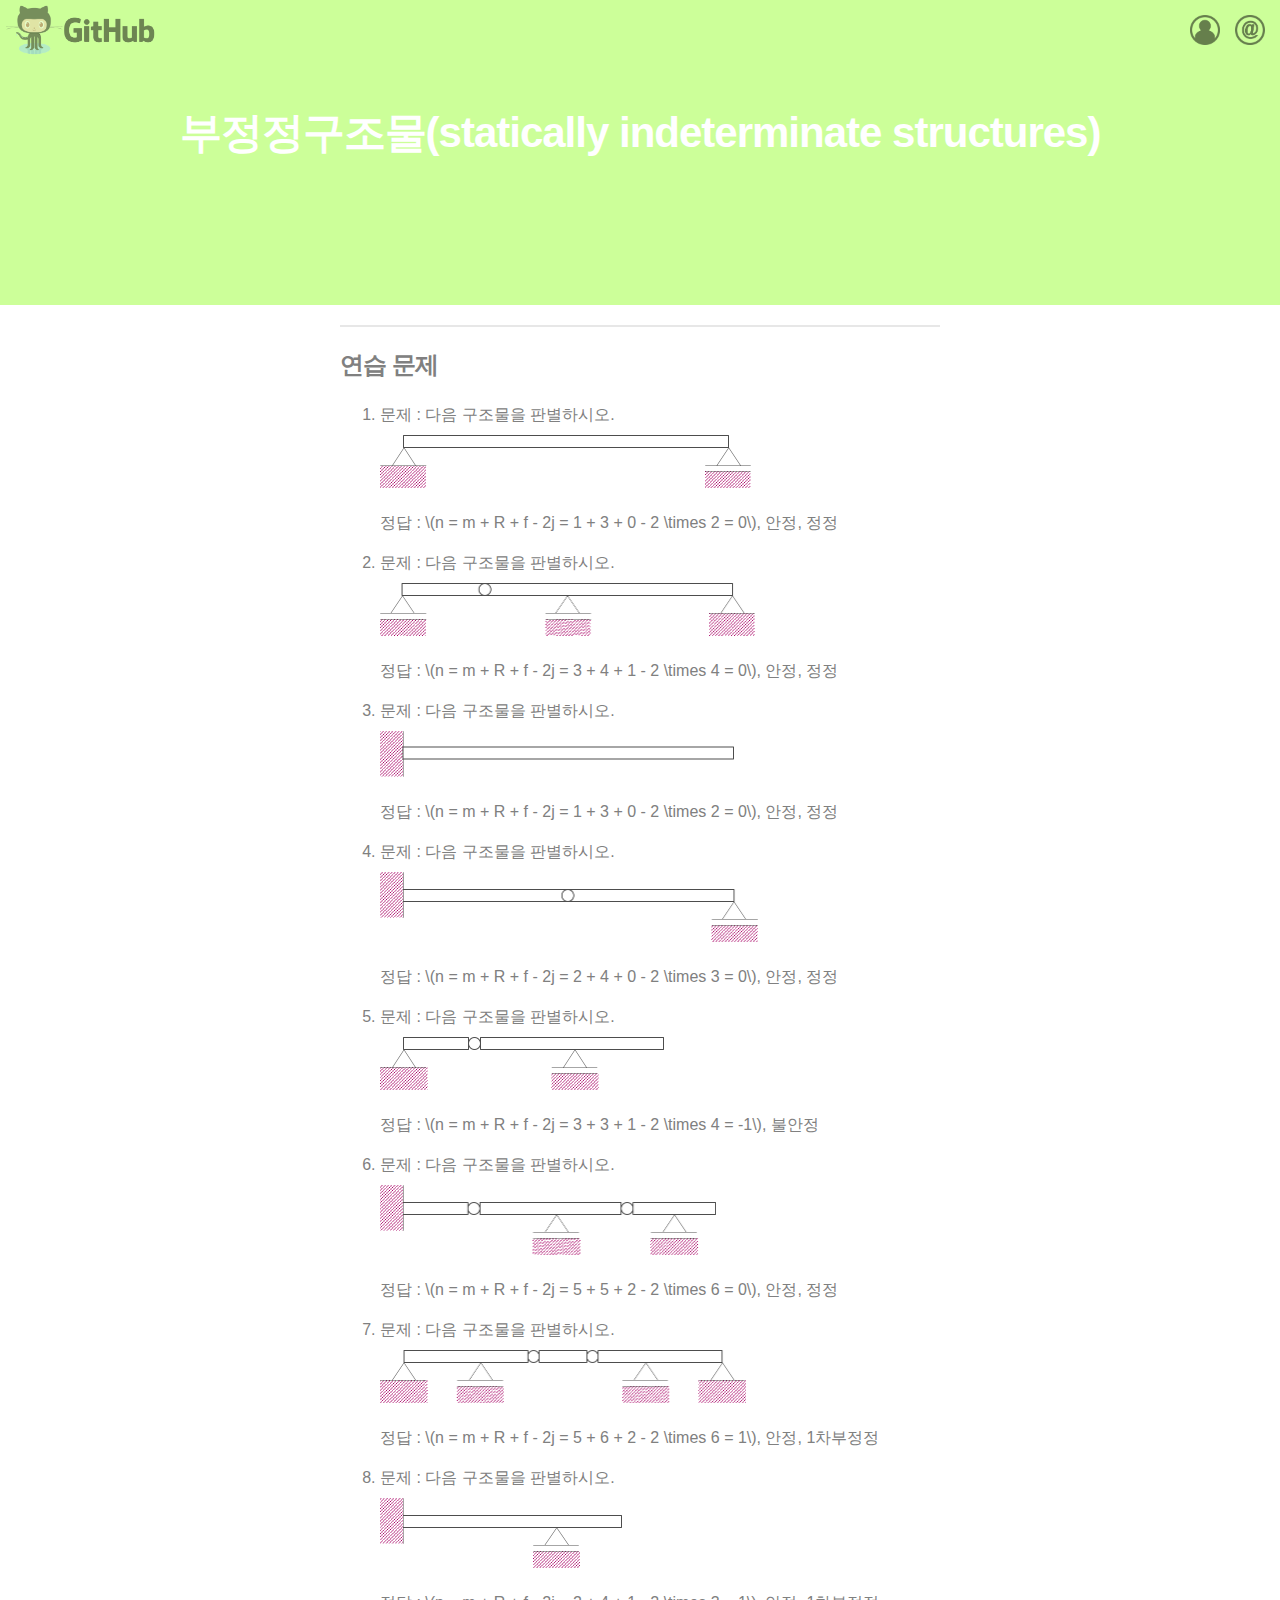
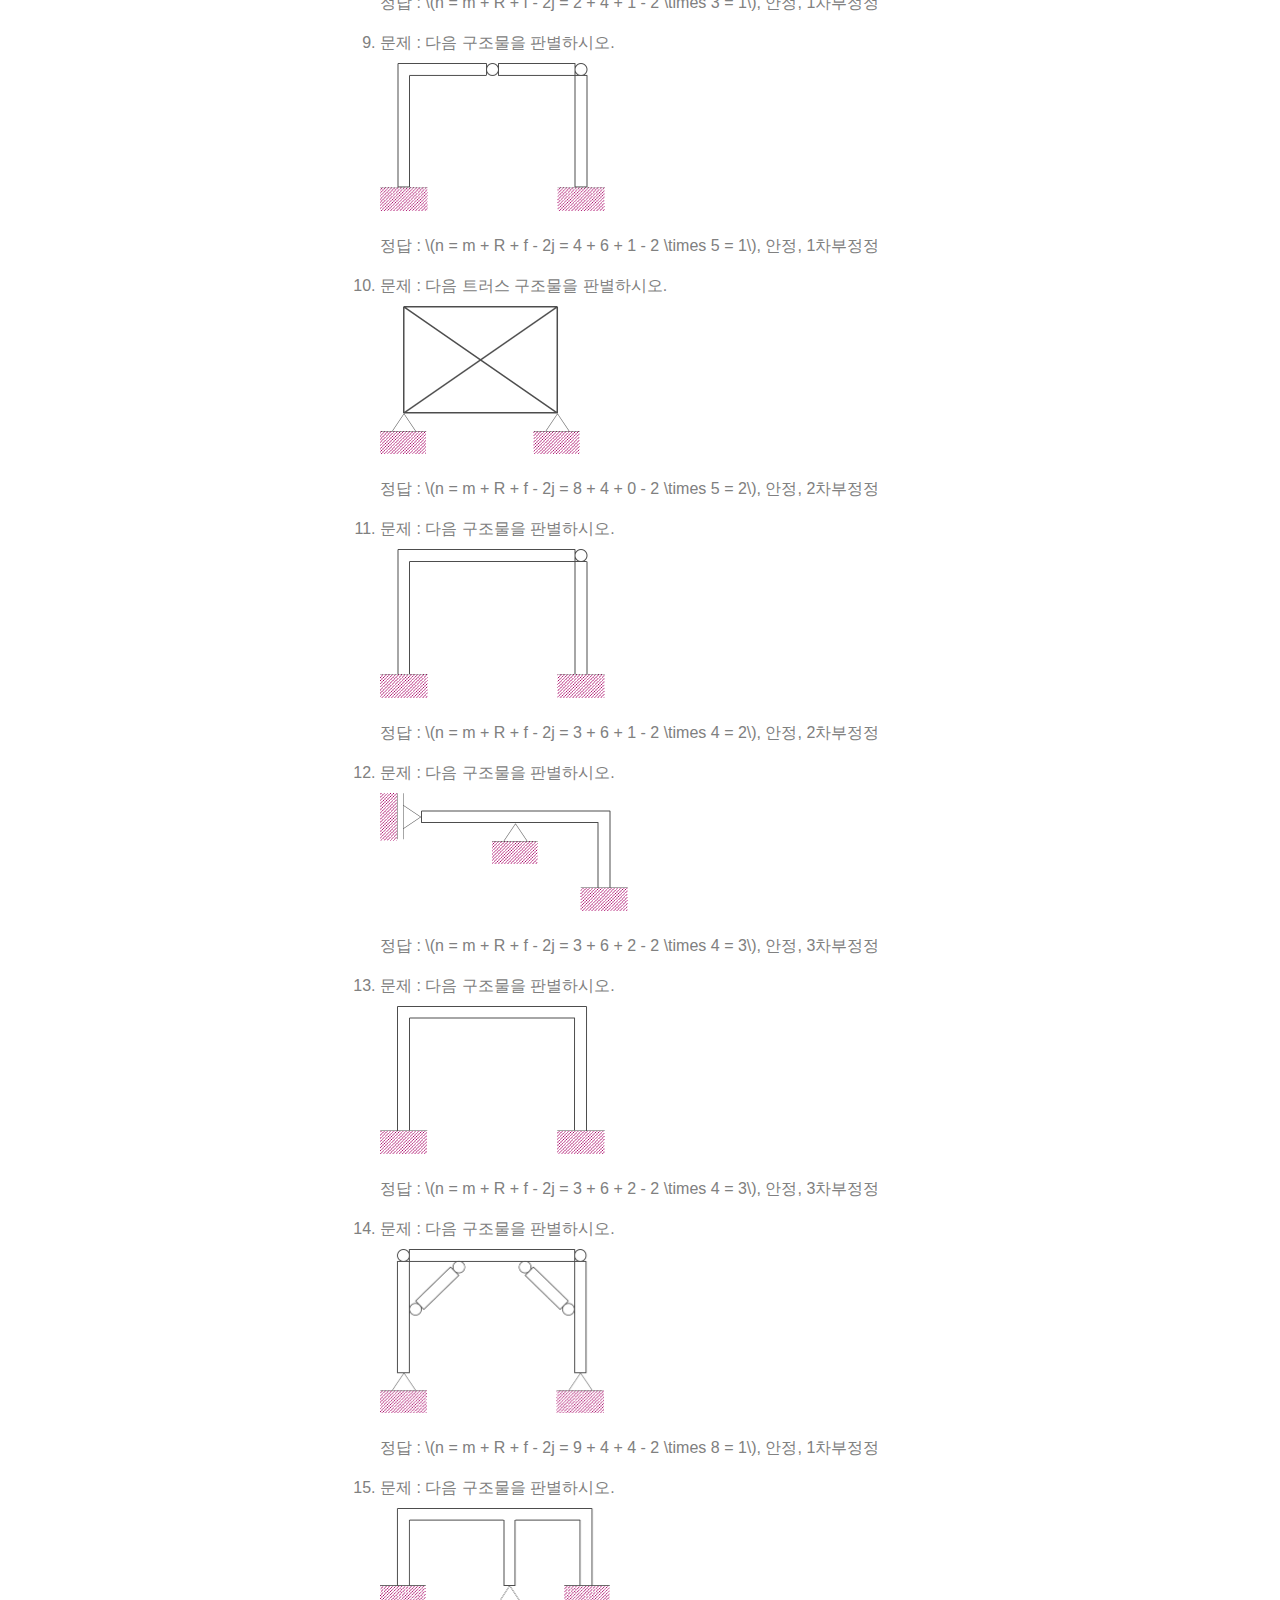
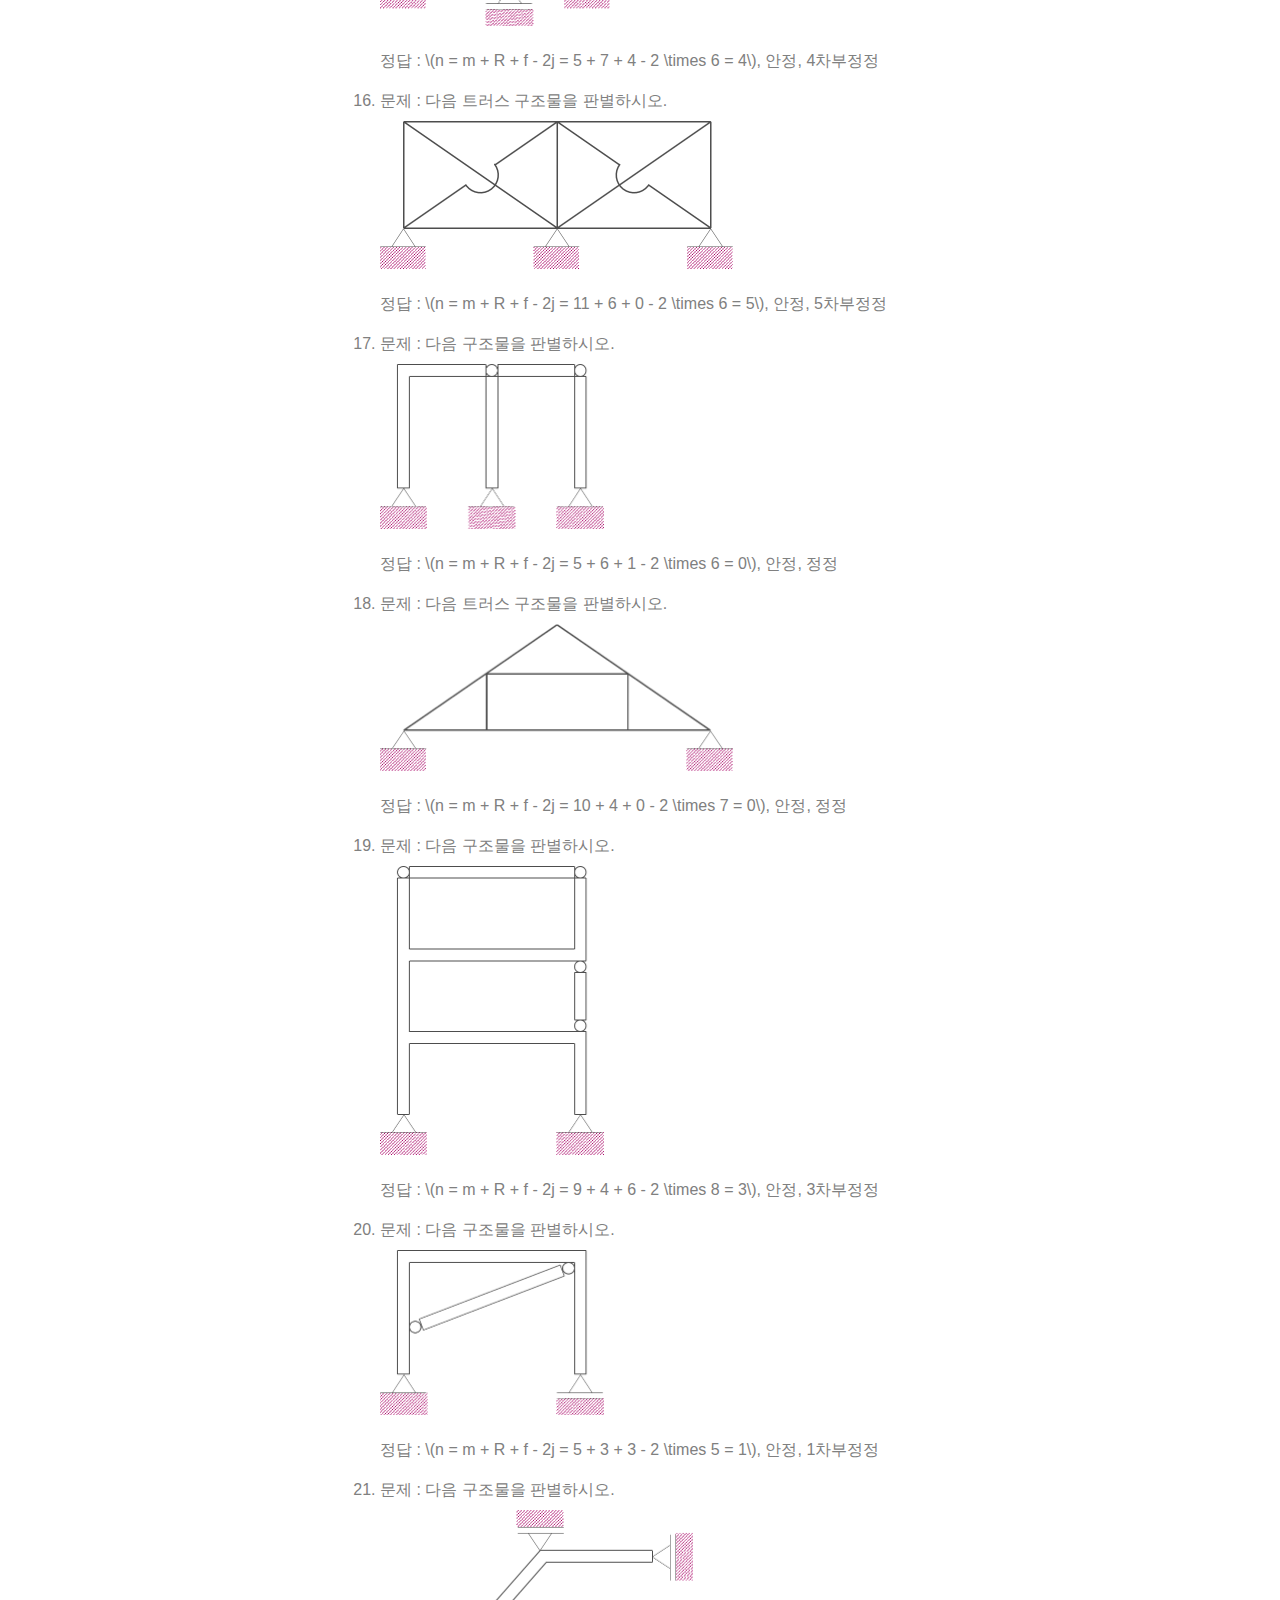
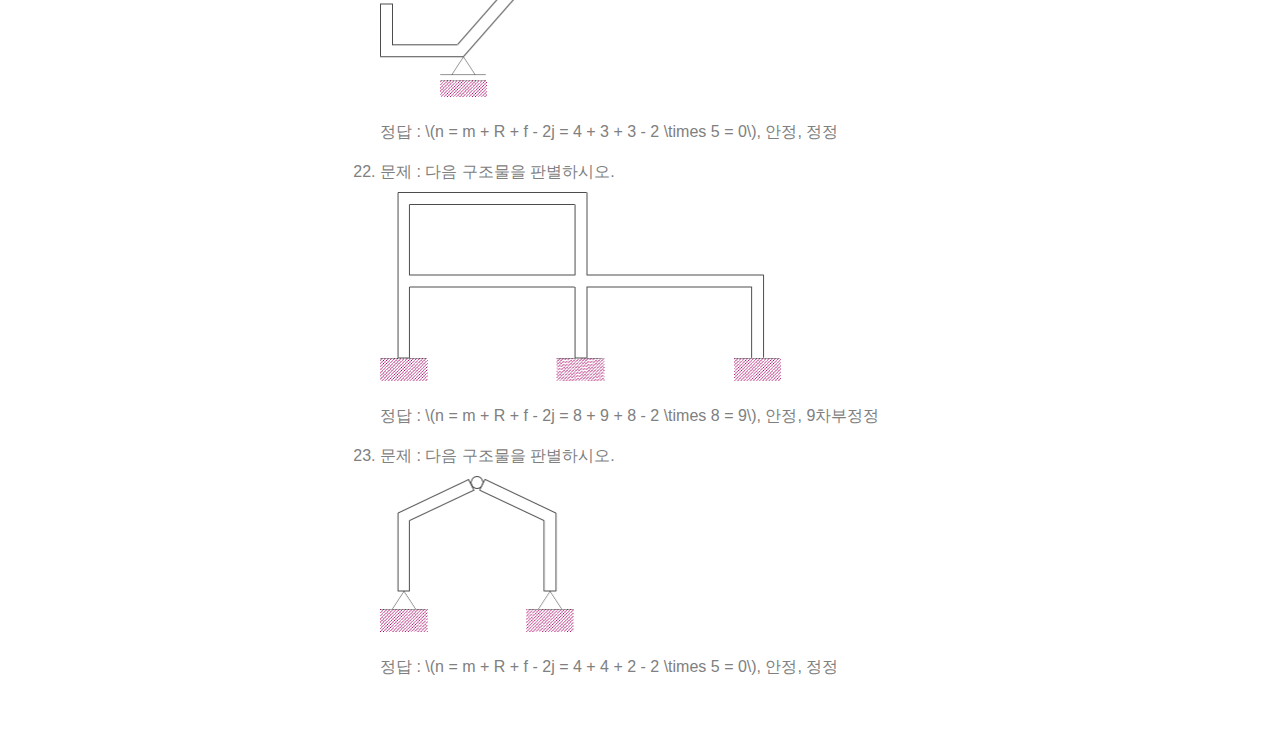
==== commit e8c1e6dc: "2020.08.29 addition of many examples" ====
--- a/structural_analysis/01.indeterminate_structure.html
+++ b/structural_analysis/01.indeterminate_structure.html
@@ -12,7 +12,7 @@
     <link rel="stylesheet" type="text/css" media="screen" href="../stylesheets/main.css">
     <title>Statically indeterminate structures</title>
 </head>
-<body oncontextmenu='return false' onselectstart='return false' ondragstart='return false'>
+<body>
 
     <!-- HEADER -->
     <div class="header_1">
@@ -31,16 +31,15 @@
     <div class="content_wrapper">
 
         <!--########## PRE VIEW ##########-->
-        <div id="pre_view" hidden>
-            <h3><a name="pre_veiw"></a>예습과제</h3>
-            <ul>
-                <li>교재 56쪽~63쪽의 "2.3 구조물의 판별"을 읽고 요약하여 보고서로 작성하여 제출하시오.</li>
-                <li>교재 367쪽~368쪽의 "9.1 부정정구조"를 읽고 요약하여 보고서로 작성하여 제출하시오.</li>
-                <li>교재 374쪽~376쪽의 "9.3 부정정구조물의 장단점"을 읽고 요약하여 보고서로 작성하여 제출하시오.</li>
-            </ul>
-            <br /><div class="separator"></div>
-        </div>
-
+        <!--<div id="pre_view" hidden>
+        <h3><a name="pre_veiw"></a>예습과제</h3>
+        <ul>
+            <li>교재 56쪽~63쪽의 "2.3 구조물의 판별"을 읽고 요약하여 보고서로 작성하여 제출하시오.</li>
+            <li>교재 367쪽~368쪽의 "9.1 부정정구조"를 읽고 요약하여 보고서로 작성하여 제출하시오.</li>
+            <li>교재 374쪽~376쪽의 "9.3 부정정구조물의 장단점"을 읽고 요약하여 보고서로 작성하여 제출하시오.</li>
+        </ul>
+        <br /><div class="separator"></div>
+    </div>-->
         <!--########## MAIN VIEW ##########-->
         <div id="main_view" hidden>
             <h3><a name="definition"></a>부정정(statically indeterminate)</h3>
@@ -49,7 +48,7 @@
                     <b>정정(statically determinate)</b>은
                     <ul>
                         <li>정역학적으로 반력을 결정할 수 있는</li>
-                        <li>평형조건식으로 반력을 결정할 수 있는</li>
+                        <li>평형조건식만으로 반력을 결정할 수 있는</li>
                         <li>반력, 부재력 계산에 변위계산이 필요없는</li>
                         <li>하중의 전달경로가 1개인</li>
                     </ul>것이다.
@@ -58,7 +57,7 @@
                     <b>부정정(statically indeterminate)</b>은
                     <ul>
                         <li>정역학적으로 반력을 결정할 수 없는</li>
-                        <li>평형조건식으로 반력을 결정할 수 없는</li>
+                        <li>평형조건식만으로 반력을 결정할 수 없는</li>
                         <li>반력, 부재력, 변위를 동시에 고려해서 계산하는</li>
                         <li>하중의 전달경로가 2개 이상인</li>
                     </ul>것이다.
@@ -85,7 +84,7 @@
                     외적 정정(externally statically determinate)은
                     <ul>
                         <li>
-                            적용할 수 있는 평형조건식의 수와 지점반력의 수가 같다. 2차원 평면에 위치한 일반적인 구조물의 경우, 평형조건식 \(\sum F_x, \, \sum F_y, \, \sum M_z\) 3개를 적용할 수 있으므로, 지점반력의 수도 3개이다.
+                            적용할 수 있는 평형조건식의 수와 지점반력의 수가 같다. 2차원 평면에 위치한 일반적인 구조물의 경우, 3개의 평형조건식 \(\sum F_x, \, \sum F_y, \, \sum M_z\)를 적용할 수 있으므로, 지점반력의 수도 3개이다.
                         </li>
                         <li>
                             따라서 정역학적 평형조건식 만으로 지점반력을 구할 수 있다.
@@ -99,7 +98,7 @@
                     외적 부정정(externally statically indeterminate)은
                     <ul>
                         <li>
-                            적용할 수 있는 평형조건식의 수보다 지점반력의 수가 더 많다. 2차원 평면에 위치한 일반적인 구조물의 경우, 평형조건식 \(\sum F_x, \, \sum F_y, \, \sum M_z\) 3개를 적용할 수 있으므로, 지점반력의 수가 4개 이상이다.
+                            적용할 수 있는 평형조건식의 수보다 지점반력의 수가 더 많다. 2차원 평면에 위치한 일반적인 구조물의 경우, 3개의 평형조건식 \(\sum F_x, \, \sum F_y, \, \sum M_z\)를 적용할 수 있으므로, 지점반력의 수가 4개 이상이다.
                         </li>
                         <li>
                             따라서 정역학적 평형조건식 만으로 지점반력을 구할 수 없어 평형조건식 외에 적합조건식이 있어야 지점반력을 구할 수 있다.
@@ -137,10 +136,10 @@
                 <li>
                     <a href="" class="li_test">확인 질문</a>
                     <div hidden>
-                        다음에서 \(n\)을 계산하시오.<br />
+                        다음에서 부정정 차수 \(n\)을 계산하시오.<br />
                         <img src="images\test.01.02.png" onload="this.width/=2;this.onload=null;"><br />
                         <input type="number" class="input_quiz" placeholder="답을 숫자로 입력하세요" ondrop="return false;" onpaste="return false;">
-                        <input type="submit" class="submit_quiz" value="확인" answer="3">
+                        <input type="submit" class="submit_quiz" value="확인" answer="3" hint="\(j = 3, m = 2, f = 1, R = 6\)">
                         <span class="span_quiz"></span>
                     </div>
                 </li>
@@ -181,7 +180,7 @@
                     정정구조물보다 구조해석이나 구조설계가 복잡하다.
                 </li>
             </ul>
-            <br /><div class="separator"></div>
+            <div class="separator"></div>
         </div>
 
         <!--########## RE VIEW ##########-->
@@ -252,6 +251,130 @@
             <input type="submit" class="submit_eval" value="복습 퀴즈 평가" /><br />
             <span class="span_eval"></span>
         </div>
+
+        <!--########## PROBLEM ##########-->
+        <div id="problem">
+            <div class="separator"></div>
+            <h3><a name="problem"></a>연습 문제</h3>
+            <ol>
+                <li>
+                    문제 : 다음 구조물을 판별하시오.<br />
+                    <img src="images\prob.01.01.q.png" onload="this.width/=2;"><br />
+                    정답 : \(n = m + R + f - 2j = 1 + 3 + 0 - 2 \times 2 = 0\), 안정, 정정
+                </li>
+                <li>
+                    문제 : 다음 구조물을 판별하시오.<br />
+                    <img src="images\prob.01.02.q.png" onload="this.width/=2;"><br />
+                    정답 : \(n = m + R + f - 2j = 3 + 4 + 1 - 2 \times 4 = 0\), 안정, 정정
+                </li>
+                <li>
+                    문제 : 다음 구조물을 판별하시오.<br />
+                    <img src="images\prob.01.03.q.png" onload="this.width/=2;"><br />
+                    정답 : \(n = m + R + f - 2j = 1 + 3 + 0 - 2 \times 2 = 0\), 안정, 정정
+                </li>
+                <li>
+                    문제 : 다음 구조물을 판별하시오.<br />
+                    <img src="images\prob.01.04.q.png" onload="this.width/=2;"><br />
+                    정답 : \(n = m + R + f - 2j = 2 + 4 + 0 - 2 \times 3 = 0\), 안정, 정정
+                </li>
+                <li>
+                    문제 : 다음 구조물을 판별하시오.<br />
+                    <img src="images\prob.01.05.q.png" onload="this.width/=2;"><br />
+                    정답 : \(n = m + R + f - 2j = 3 + 3 + 1 - 2 \times 4 = -1\), 불안정
+                </li>
+                <li>
+                    문제 : 다음 구조물을 판별하시오.<br />
+                    <img src="images\prob.01.06.q.png" onload="this.width/=2;"><br />
+                    정답 : \(n = m + R + f - 2j = 5 + 5 + 2 - 2 \times 6 = 0\), 안정, 정정
+                </li>
+                <li>
+                    문제 : 다음 구조물을 판별하시오.<br />
+                    <img src="images\prob.01.07.q.png" onload="this.width/=2;"><br />
+                    정답 : \(n = m + R + f - 2j = 5 + 6 + 2 - 2 \times 6 = 1\), 안정, 1차부정정
+                </li>
+                <li>
+                    문제 : 다음 구조물을 판별하시오.<br />
+                    <img src="images\prob.01.08.q.png" onload="this.width/=2;"><br />
+                    정답 : \(n = m + R + f - 2j = 2 + 4 + 1 - 2 \times 3 = 1\), 안정, 1차부정정
+                </li>
+                <li>
+                    문제 : 다음 구조물을 판별하시오.<br />
+                    <img src="images\prob.01.09.q.png" onload="this.width/=2;"><br />
+                    정답 : \(n = m + R + f - 2j = 4 + 6 + 1 - 2 \times 5 = 1\), 안정, 1차부정정
+                </li>
+                <li>
+                    문제 : 다음 트러스 구조물을 판별하시오.<br />
+                    <img src="images\prob.01.10.q.png" onload="this.width/=2;"><br />
+                    정답 : \(n = m + R + f - 2j = 8 + 4 + 0 - 2 \times 5 = 2\), 안정, 2차부정정
+                </li>
+                <li>
+                    문제 : 다음 구조물을 판별하시오.<br />
+                    <img src="images\prob.01.11.q.png" onload="this.width/=2;"><br />
+                    정답 : \(n = m + R + f - 2j = 3 + 6 + 1 - 2 \times 4 = 2\), 안정, 2차부정정
+                </li>
+                <li>
+                    문제 : 다음 구조물을 판별하시오.<br />
+                    <img src="images\prob.01.12.q.png" onload="this.width/=2;"><br />
+                    정답 : \(n = m + R + f - 2j = 3 + 6 + 2 - 2 \times 4 = 3\), 안정, 3차부정정
+                </li>
+                <li>
+                    문제 : 다음 구조물을 판별하시오.<br />
+                    <img src="images\prob.01.13.q.png" onload="this.width/=2;"><br />
+                    정답 : \(n = m + R + f - 2j = 3 + 6 + 2 - 2 \times 4 = 3\), 안정, 3차부정정
+                </li>
+                <li>
+                    문제 : 다음 구조물을 판별하시오.<br />
+                    <img src="images\prob.01.14.q.png" onload="this.width/=2;"><br />
+                    정답 : \(n = m + R + f - 2j = 9 + 4 + 4 - 2 \times 8 = 1\), 안정, 1차부정정
+                </li>
+                <li>
+                    문제 : 다음 구조물을 판별하시오.<br />
+                    <img src="images\prob.01.15.q.png" onload="this.width/=2;"><br />
+                    정답 : \(n = m + R + f - 2j = 5 + 7 + 4 - 2 \times 6 = 4\), 안정, 4차부정정
+                </li>
+                <li>
+                    문제 : 다음 트러스 구조물을 판별하시오.<br />
+                    <img src="images\prob.01.16.q.png" onload="this.width/=2;"><br />
+                    정답 : \(n = m + R + f - 2j = 11 + 6 + 0 - 2 \times 6 = 5\), 안정, 5차부정정
+                </li>
+                <li>
+                    문제 : 다음 구조물을 판별하시오.<br />
+                    <img src="images\prob.01.17.q.png" onload="this.width/=2;"><br />
+                    정답 : \(n = m + R + f - 2j = 5 + 6 + 1 - 2 \times 6 = 0\), 안정, 정정
+                </li>
+                <li>
+                    문제 : 다음 트러스 구조물을 판별하시오.<br />
+                    <img src="images\prob.01.18.q.png" onload="this.width/=2;"><br />
+                    정답 : \(n = m + R + f - 2j = 10 + 4 + 0 - 2 \times 7 = 0\), 안정, 정정
+                </li>
+                <li>
+                    문제 : 다음 구조물을 판별하시오.<br />
+                    <img src="images\prob.01.19.q.png" onload="this.width/=2;"><br />
+                    정답 : \(n = m + R + f - 2j = 9 + 4 + 6 - 2 \times 8 = 3\), 안정, 3차부정정
+                </li>
+                <li>
+                    문제 : 다음 구조물을 판별하시오.<br />
+                    <img src="images\prob.01.20.q.png" onload="this.width/=2;"><br />
+                    정답 : \(n = m + R + f - 2j = 5 + 3 + 3 - 2 \times 5 = 1\), 안정, 1차부정정
+                </li>
+                <li>
+                    문제 : 다음 구조물을 판별하시오.<br />
+                    <img src="images\prob.01.21.q.png" onload="this.width/=2;"><br />
+                    정답 : \(n = m + R + f - 2j = 4 + 3 + 3 - 2 \times 5 = 0\), 안정, 정정
+                </li>
+                <li>
+                    문제 : 다음 구조물을 판별하시오.<br />
+                    <img src="images\prob.01.22.q.png" onload="this.width/=2;"><br />
+                    정답 : \(n = m + R + f - 2j = 8 + 9 + 8 - 2 \times 8 = 9\), 안정, 9차부정정
+                </li>
+                <li>
+                    문제 : 다음 구조물을 판별하시오.<br />
+                    <img src="images\prob.01.23.q.png" onload="this.width/=2;"><br />
+                    정답 : \(n = m + R + f - 2j = 4 + 4 + 2 - 2 \times 5 = 0\), 안정, 정정
+                </li>
+            </ol>
+        </div>
+
     </div>
 
 </body>
--- a/stylesheets/main.css
+++ b/stylesheets/main.css
@@ -8,7 +8,7 @@
     border: 0px;
     font-family: 'Myriad Pro', Calibri, Helvetica, Arial, sans-serif;
     font-size: 16px;
-    color: grey; /* font color; 00=no color; ff=full color */
+    /*color: grey;*/
     /*line-height: 1.8;*/
     vertical-align: baseline;
     -webkit-font-smoothing: antialiased;
@@ -108,10 +108,11 @@
 }
 
 .separator {
-    position:absolute;
+    position: absolute;
     left: 0px;
     right: 0px;
     height: 2px;
+    margin-top: 20px;
     background-color: #e7e7e7;
 }
 
